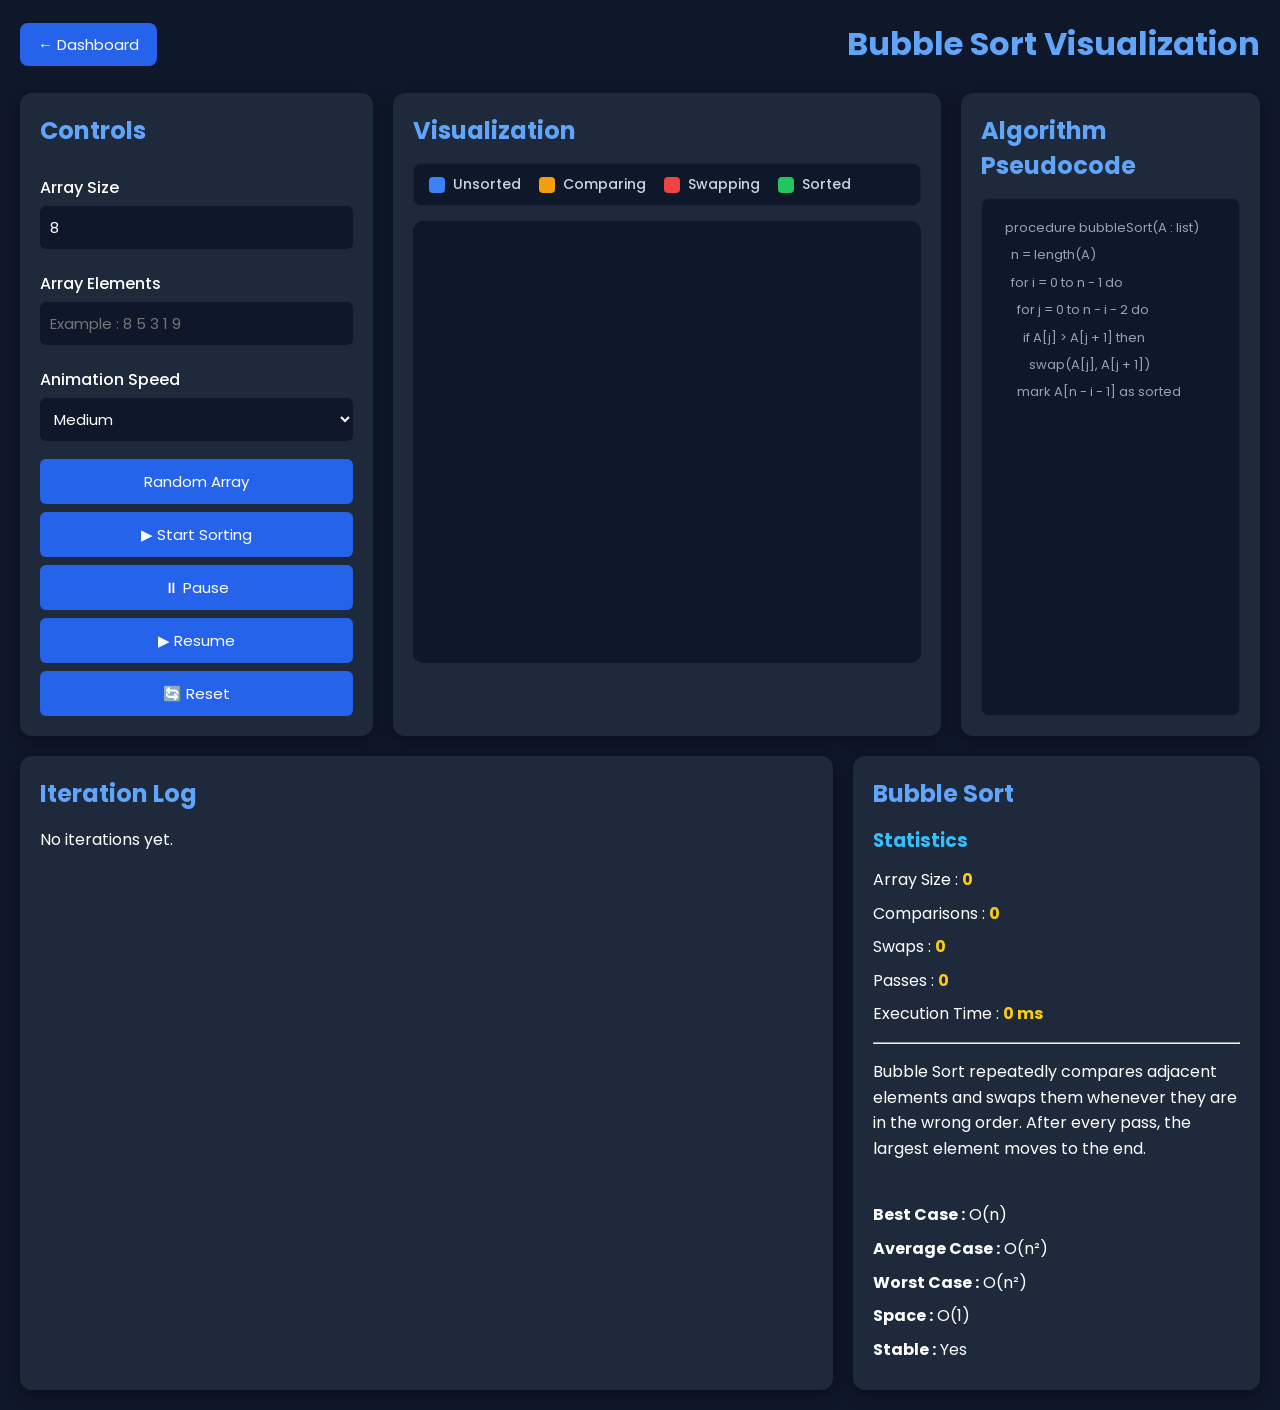
==== pages/bubble.html @ ebc03a3b "Create bubble.html" ====
<!DOCTYPE html>
<html lang="en">

<head>
    <meta charset="UTF-8">
    <meta name="viewport" content="width=device-width, initial-scale=1.0">
    <title>Bubble Sort | VisualSort</title>
    <link rel="stylesheet" href="../css/visualizer.css">
    <link href="https://fonts.googleapis.com/css2?family=Poppins:wght@300;400;500;600;700&family=Fira+Code:wght@400;600&display=swap" rel="stylesheet">
</head>

<body>

<header>
    <button class="back-btn" onclick="window.location.href='../index.html'">
        ← Dashboard
    </button>
    <h1>Bubble Sort Visualization</h1>
</header>

<div class="main-container">

    <!-- Controls -->
    <div class="controls">
        <h2>Controls</h2>

        <label>Array Size</label>
        <input type="number" id="size" value="8" min="2" max="15">

        <label>Array Elements</label>
        <input type="text" id="arrayInput" placeholder="Example : 8 5 3 1 9">

        <label>Animation Speed</label>
        <select id="speed">
            <option value="1000">Slow</option>
            <option value="500" selected>Medium</option>
            <option value="200">Fast</option>
        </select>

        <button onclick="randomArray()">Random Array</button>
        <button id="startBtn" onclick="startSorting()">▶ Start Sorting</button>
        <button onclick="pauseSorting()">⏸ Pause</button>
        <button onclick="resumeSorting()">▶ Resume</button>
        <button onclick="resetArray()">🔄 Reset</button>
    </div>

    <!-- Visualization -->
    <div class="visualization">
        <h2>Visualization</h2>

        <div class="color-legend">
            <div class="legend-item"><span class="color-box default-box"></span> Unsorted</div>
            <div class="legend-item"><span class="color-box compare-box"></span> Comparing</div>
            <div class="legend-item"><span class="color-box swap-box"></span> Swapping</div>
            <div class="legend-item"><span class="color-box sorted-box"></span> Sorted</div>
        </div>

        <div class="viz-stage">
            <div id="pointers-container"></div>
            <div id="bars"></div>
        </div>
    </div>

    <!-- Pseudocode Panel -->
    <div class="pseudocode-card">
        <h2>Algorithm Pseudocode</h2>
        <div class="pseudocode-box">
            <div class="code-line" id="line-1">procedure bubbleSort(A : list)</div>
            <div class="code-line" id="line-2">&nbsp;&nbsp;n = length(A)</div>
            <div class="code-line" id="line-3">&nbsp;&nbsp;for i = 0 to n - 1 do</div>
            <div class="code-line" id="line-4">&nbsp;&nbsp;&nbsp;&nbsp;for j = 0 to n - i - 2 do</div>
            <div class="code-line" id="line-5">&nbsp;&nbsp;&nbsp;&nbsp;&nbsp;&nbsp;if A[j] > A[j + 1] then</div>
            <div class="code-line" id="line-6">&nbsp;&nbsp;&nbsp;&nbsp;&nbsp;&nbsp;&nbsp;&nbsp;swap(A[j], A[j + 1])</div>
            <div class="code-line" id="line-7">&nbsp;&nbsp;&nbsp;&nbsp;mark A[n - i - 1] as sorted</div>
        </div>
    </div>

</div>

<div class="bottom">

    <!-- Iteration Log -->
    <div class="log">
        <h2>Iteration Log</h2>
        <div id="log">
            No iterations yet.
        </div>
    </div>

    <!-- Information -->
    <div class="info">
        <h2>Bubble Sort</h2>
        <h3>Statistics</h3>

        <p>Array Size : <span id="arraySize">0</span></p>
        <p>Comparisons : <span id="comparisons">0</span></p>
        <p>Swaps : <span id="swaps">0</span></p>
        <p>Passes : <span id="passes">0</span></p>
        <p>Execution Time : <span id="executionTime">0 ms</span></p>

        <hr style="margin:15px 0;">

        <p>
            Bubble Sort repeatedly compares adjacent elements and
            swaps them whenever they are in the wrong order.
            After every pass, the largest element moves to the end.
        </p>

        <br>

        <p><b>Best Case :</b> O(n)</p>
        <p><b>Average Case :</b> O(n²)</p>
        <p><b>Worst Case :</b> O(n²)</p>
        <p><b>Space :</b> O(1)</p>
        <p><b>Stable :</b> Yes</p>
    </div>

</div>

<script src="../js/bubble.js"></script>

</body>
</html>
---- css/visualizer.css ----
* {
    margin: 0;
    padding: 0;
    box-sizing: border-box;
    font-family: 'Poppins', sans-serif;
}

body {
    background: #0f172a;
    color: white;
    padding: 20px;
}

/* Header */
header {
    display: flex;
    justify-content: space-between;
    align-items: center;
    margin-bottom: 25px;
}

header h1 {
    color: #60a5fa;
}

.back-btn {
    padding: 10px 18px;
    border: none;
    border-radius: 8px;
    background: #2563eb;
    color: white;
    cursor: pointer;
    transition: 0.3s;
    font-size: 15px;
}

.back-btn:hover {
    background: #1d4ed8;
}

/* Main Layout: Controls | Visualization | Pseudocode Panel */
.main-container {
    display: grid;
    grid-template-columns: 1fr 2.2fr 1.2fr;
    gap: 20px;
}

/* Cards */
.controls,
.visualization,
.pseudocode-card,
.log,
.info {
    background: #1e293b;
    border-radius: 12px;
    padding: 20px;
    box-shadow: 0 5px 15px rgba(0, 0, 0, 0.35);
}

.controls h2,
.visualization h2,
.pseudocode-card h2,
.log h2,
.info h2 {
    margin-bottom: 15px;
    color: #60a5fa;
}

/* Controls */
.controls {
    display: flex;
    flex-direction: column;
}

.controls label {
    margin-top: 12px;
    margin-bottom: 6px;
    font-weight: 500;
}

.controls input,
.controls select {
    padding: 10px;
    border: none;
    border-radius: 6px;
    margin-bottom: 10px;
    font-size: 15px;
    outline: none;
    background: #0f172a;
    color: white;
}

.controls button {
    padding: 11px;
    margin-top: 8px;
    border: none;
    border-radius: 6px;
    background: #2563eb;
    color: white;
    cursor: pointer;
    transition: 0.3s;
    font-size: 15px;
}

.controls button:hover {
    background: #1d4ed8;
}

.controls button:disabled {
    background: #475569;
    cursor: not-allowed;
}

/* --- Color Legend Key --- */
.color-legend {
    display: flex;
    gap: 18px;
    margin-bottom: 15px;
    flex-wrap: wrap;
    background: #0f172a;
    padding: 10px 15px;
    border-radius: 8px;
    border: 1px solid rgba(255, 255, 255, 0.05);
}

.legend-item {
    display: flex;
    align-items: center;
    gap: 8px;
    font-size: 14px;
    color: #cbd5e1;
    font-weight: 500;
}

.color-box {
    width: 16px;
    height: 16px;
    border-radius: 4px;
    display: inline-block;
}

.default-box {
    background: #3b82f6;
}

.compare-box {
    background: #f59e0b;
}

.swap-box {
    background: #ef4444;
}

.sorted-box {
    background: #22c55e;
}

/* --- Visualization Stage & Pointers --- */
.viz-stage {
    display: flex;
    flex-direction: column;
    align-items: center;
    justify-content: flex-end;
    background: #0f172a;
    border-radius: 10px;
    padding: 15px 10px 10px 10px;
    min-height: 440px;
}

#pointers-container {
    display: flex;
    justify-content: center;
    gap: 12px;
    width: 100%;
    height: 32px;
    margin-bottom: 5px;
}

.pointer-slot {
    width: 52px;
    min-width: 30px;
    display: flex;
    justify-content: center;
    align-items: flex-end;
}

.pointer-tag {
    background: #f59e0b;
    color: #0f172a;
    font-weight: 700;
    font-size: 12px;
    padding: 2px 6px;
    border-radius: 4px;
    box-shadow: 0 2px 6px rgba(0, 0, 0, 0.4);
    animation: bounce 0.3s ease-in-out;
}

.pointer-tag.pivot-tag {
    background: #ef4444;
    color: #fff;
}

.pointer-tag.sorted-tag {
    background: #22c55e;
    color: #fff;
}

@keyframes bounce {
    0% { transform: translateY(-4px); }
    50% { transform: translateY(0); }
    100% { transform: translateY(-2px); }
}

/* --- Bar Visualization --- */
#bars {
    height: 380px;
    display: flex;
    align-items: flex-end;
    justify-content: center;
    gap: 12px;
    width: 100%;
}

.bar {
    width: 52px;
    min-width: 30px;
    background: #3b82f6;
    color: white;
    text-align: center;
    border-radius: 6px 6px 0 0;
    transition: all 0.3s ease;
    position: relative;
}

.bar span {
    position: absolute;
    top: -28px;
    left: 50%;
    transform: translateX(-50%);
    font-size: 15px;
    font-weight: 600;
}

/* Animation Colors */
.comparing {
    background: #f59e0b !important;
}

.swapping {
    background: #ef4444 !important;
}

.sorted {
    background: #22c55e !important;
}

/* --- Pseudocode Panel --- */
.pseudocode-card {
    display: flex;
    flex-direction: column;
}

.pseudocode-box {
    background: #0f172a;
    border-radius: 8px;
    padding: 15px;
    font-family: 'Fira Code', monospace;
    font-size: 13px;
    line-height: 1.8;
    color: #94a3b8;
    overflow-x: auto;
    border: 1px solid rgba(255, 255, 255, 0.05);
    flex: 1;
}

.code-line {
    padding: 2px 8px;
    border-radius: 4px;
    transition: background 0.2s ease, color 0.2s ease;
    white-space: pre;
}

.code-line.active-line {
    background: rgba(96, 165, 250, 0.2);
    color: #38bdf8;
    font-weight: 600;
    border-left: 3px solid #38bdf8;
}

/* Bottom Grid Layout */
.bottom {
    display: grid;
    grid-template-columns: 2fr 1fr;
    gap: 20px;
    margin-top: 20px;
    align-items: stretch;
}

/* Iteration Log Card */
.log {
    display: flex;
    flex-direction: column;
}

#log {
    flex: 1;
    min-height: 150px;
    max-height: 280px;
    overflow-y: auto;
    line-height: 1.7;
    padding-right: 8px;
}

#log span {
    color: #38bdf8;
    font-weight: 600;
}

#log::-webkit-scrollbar,
.pseudocode-box::-webkit-scrollbar {
    width: 6px;
}

#log::-webkit-scrollbar-thumb,
.pseudocode-box::-webkit-scrollbar-thumb {
    background: #475569;
    border-radius: 5px;
}

/* Statistics */
.info h3 {
    color: #38bdf8;
    margin-bottom: 12px;
}

.info p {
    margin: 8px 0;
    line-height: 1.6;
}

.info span {
    color: #facc15;
    font-weight: bold;
}

/* Responsive Styles */
@media (max-width: 1100px) {
    .main-container {
        grid-template-columns: 1fr;
    }

    .bottom {
        grid-template-columns: 1fr;
    }

    header {
        flex-direction: column;
        gap: 15px;
    }

    #bars {
        height: 320px;
    }
    
    .bar, .pointer-slot {
        width: 38px;
    }
}
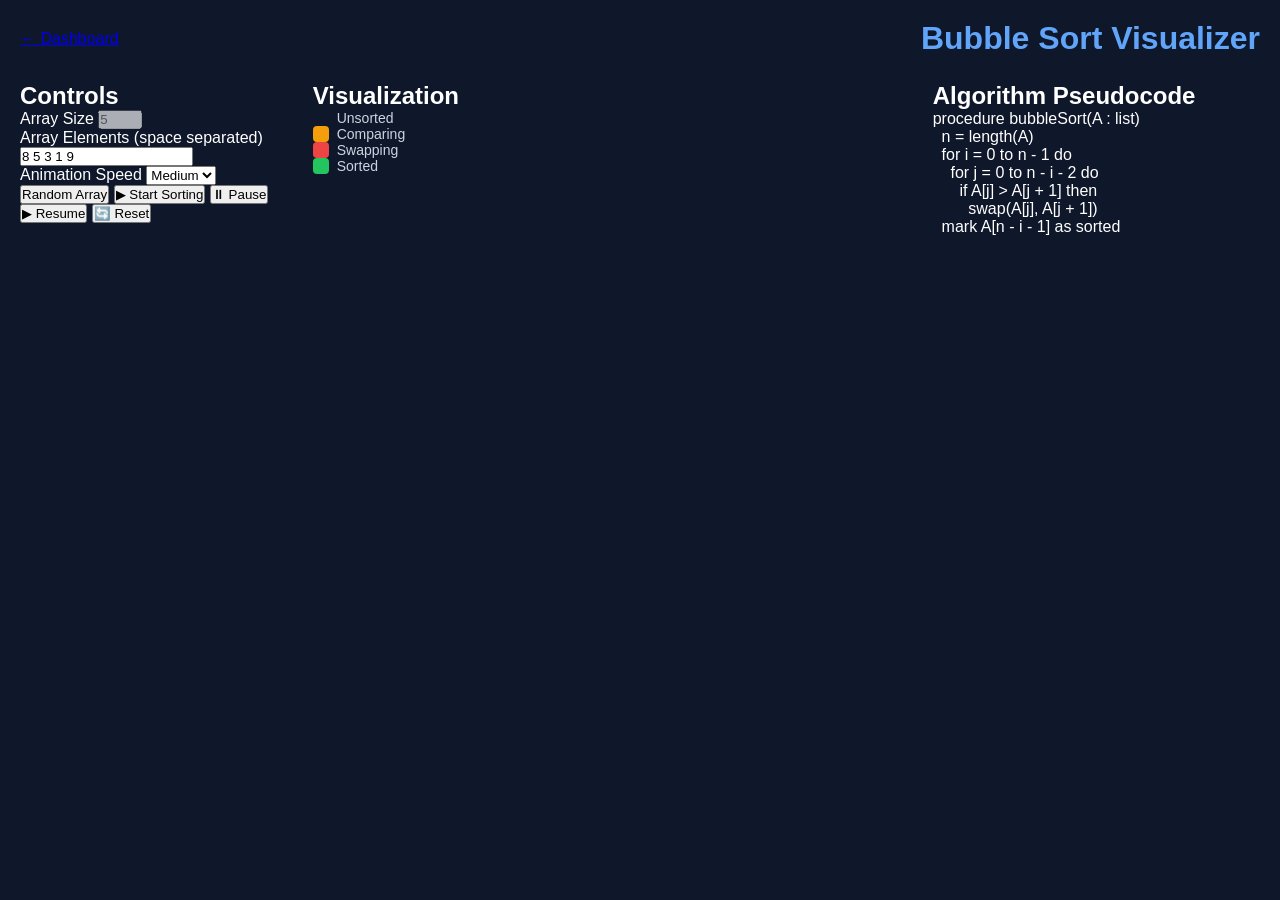
==== commit 84b4b198: "Update bubble.html" ====
--- a/pages/bubble.html
+++ b/pages/bubble.html
@@ -1,123 +1,80 @@
 <!DOCTYPE html>
 <html lang="en">
-
 <head>
     <meta charset="UTF-8">
     <meta name="viewport" content="width=device-width, initial-scale=1.0">
-    <title>Bubble Sort | VisualSort</title>
+    <title>Bubble Sort Visualizer</title>
     <link rel="stylesheet" href="../css/visualizer.css">
-    <link href="https://fonts.googleapis.com/css2?family=Poppins:wght@300;400;500;600;700&family=Fira+Code:wght@400;600&display=swap" rel="stylesheet">
 </head>
-
 <body>
 
-<header>
-    <button class="back-btn" onclick="window.location.href='../index.html'">
-        ← Dashboard
-    </button>
-    <h1>Bubble Sort Visualization</h1>
-</header>
+    <header class="navbar">
+        <a href="../index.html" class="btn-dashboard">← Dashboard</a>
+        <h1>Bubble Sort Visualizer</h1>
+    </header>
 
-<div class="main-container">
+    <main class="main-container">
+        <!-- Control Panel -->
+        <section class="panel controls-panel">
+            <h2>Controls</h2>
+            
+            <div class="control-group">
+                <label for="array-size">Array Size</label>
+                <input type="number" id="array-size" value="5" min="3" max="20" disabled>
+            </div>
 
-    <!-- Controls -->
-    <div class="controls">
-        <h2>Controls</h2>
+            <div class="control-group">
+                <label for="array-input">Array Elements (space separated)</label>
+                <input type="text" id="array-input" value="8 5 3 1 9" placeholder="e.g. 8 5 3 1 9">
+            </div>
 
-        <label>Array Size</label>
-        <input type="number" id="size" value="8" min="2" max="15">
+            <div class="control-group">
+                <label for="speed">Animation Speed</label>
+                <select id="speed">
+                    <option value="slow">Slow</option>
+                    <option value="medium" selected>Medium</option>
+                    <option value="fast">Fast</option>
+                </select>
+            </div>
 
-        <label>Array Elements</label>
-        <input type="text" id="arrayInput" placeholder="Example : 8 5 3 1 9">
+            <div class="button-group">
+                <button id="random-btn" onclick="generateRandomArray()">Random Array</button>
+                <button id="start-btn" class="primary-btn" onclick="startSorting()">▶ Start Sorting</button>
+                <button id="pause-btn" onclick="pauseSorting()">⏸ Pause</button>
+                <button id="resume-btn" onclick="resumeSorting()">▶ Resume</button>
+                <button id="reset-btn" onclick="resetVisualizer()">🔄 Reset</button>
+            </div>
+        </section>
 
-        <label>Animation Speed</label>
-        <select id="speed">
-            <option value="1000">Slow</option>
-            <option value="500" selected>Medium</option>
-            <option value="200">Fast</option>
-        </select>
+        <!-- Visualization Display Area -->
+        <section class="panel visualization-panel">
+            <h2>Visualization</h2>
+            
+            <div class="legend">
+                <span class="legend-item"><span class="color-box unsorted"></span> Unsorted</span>
+                <span class="legend-item"><span class="color-box comparing"></span> Comparing</span>
+                <span class="legend-item"><span class="color-box swapping"></span> Swapping</span>
+                <span class="legend-item"><span class="color-box sorted"></span> Sorted</span>
+            </div>
 
-        <button onclick="randomArray()">Random Array</button>
-        <button id="startBtn" onclick="startSorting()">▶ Start Sorting</button>
-        <button onclick="pauseSorting()">⏸ Pause</button>
-        <button onclick="resumeSorting()">▶ Resume</button>
-        <button onclick="resetArray()">🔄 Reset</button>
-    </div>
+            <div id="array-container" class="visualization-box"></div>
+        </section>
 
-    <!-- Visualization -->
-    <div class="visualization">
-        <h2>Visualization</h2>
+        <!-- Pseudocode Sidebar -->
+        <section class="panel pseudocode-panel">
+            <h2>Algorithm Pseudocode</h2>
+            <div class="pseudocode">
+                <p id="line-1">procedure bubbleSort(A : list)</p>
+                <p id="line-2">&nbsp;&nbsp;n = length(A)</p>
+                <p id="line-3">&nbsp;&nbsp;for i = 0 to n - 1 do</p>
+                <p id="line-4">&nbsp;&nbsp;&nbsp;&nbsp;for j = 0 to n - i - 2 do</p>
+                <p id="line-5">&nbsp;&nbsp;&nbsp;&nbsp;&nbsp;&nbsp;if A[j] > A[j + 1] then</p>
+                <p id="line-6">&nbsp;&nbsp;&nbsp;&nbsp;&nbsp;&nbsp;&nbsp;&nbsp;swap(A[j], A[j + 1])</p>
+                <p id="line-7">&nbsp;&nbsp;mark A[n - i - 1] as sorted</p>
+            </div>
+        </section>
+    </main>
 
-        <div class="color-legend">
-            <div class="legend-item"><span class="color-box default-box"></span> Unsorted</div>
-            <div class="legend-item"><span class="color-box compare-box"></span> Comparing</div>
-            <div class="legend-item"><span class="color-box swap-box"></span> Swapping</div>
-            <div class="legend-item"><span class="color-box sorted-box"></span> Sorted</div>
-        </div>
-
-        <div class="viz-stage">
-            <div id="pointers-container"></div>
-            <div id="bars"></div>
-        </div>
-    </div>
-
-    <!-- Pseudocode Panel -->
-    <div class="pseudocode-card">
-        <h2>Algorithm Pseudocode</h2>
-        <div class="pseudocode-box">
-            <div class="code-line" id="line-1">procedure bubbleSort(A : list)</div>
-            <div class="code-line" id="line-2">&nbsp;&nbsp;n = length(A)</div>
-            <div class="code-line" id="line-3">&nbsp;&nbsp;for i = 0 to n - 1 do</div>
-            <div class="code-line" id="line-4">&nbsp;&nbsp;&nbsp;&nbsp;for j = 0 to n - i - 2 do</div>
-            <div class="code-line" id="line-5">&nbsp;&nbsp;&nbsp;&nbsp;&nbsp;&nbsp;if A[j] > A[j + 1] then</div>
-            <div class="code-line" id="line-6">&nbsp;&nbsp;&nbsp;&nbsp;&nbsp;&nbsp;&nbsp;&nbsp;swap(A[j], A[j + 1])</div>
-            <div class="code-line" id="line-7">&nbsp;&nbsp;&nbsp;&nbsp;mark A[n - i - 1] as sorted</div>
-        </div>
-    </div>
-
-</div>
-
-<div class="bottom">
-
-    <!-- Iteration Log -->
-    <div class="log">
-        <h2>Iteration Log</h2>
-        <div id="log">
-            No iterations yet.
-        </div>
-    </div>
-
-    <!-- Information -->
-    <div class="info">
-        <h2>Bubble Sort</h2>
-        <h3>Statistics</h3>
-
-        <p>Array Size : <span id="arraySize">0</span></p>
-        <p>Comparisons : <span id="comparisons">0</span></p>
-        <p>Swaps : <span id="swaps">0</span></p>
-        <p>Passes : <span id="passes">0</span></p>
-        <p>Execution Time : <span id="executionTime">0 ms</span></p>
-
-        <hr style="margin:15px 0;">
-
-        <p>
-            Bubble Sort repeatedly compares adjacent elements and
-            swaps them whenever they are in the wrong order.
-            After every pass, the largest element moves to the end.
-        </p>
-
-        <br>
-
-        <p><b>Best Case :</b> O(n)</p>
-        <p><b>Average Case :</b> O(n²)</p>
-        <p><b>Worst Case :</b> O(n²)</p>
-        <p><b>Space :</b> O(1)</p>
-        <p><b>Stable :</b> Yes</p>
-    </div>
-
-</div>
-
-<script src="../js/bubble.js"></script>
-
+    <script src="../js/bubble.js"></script>
 </body>
 </html>
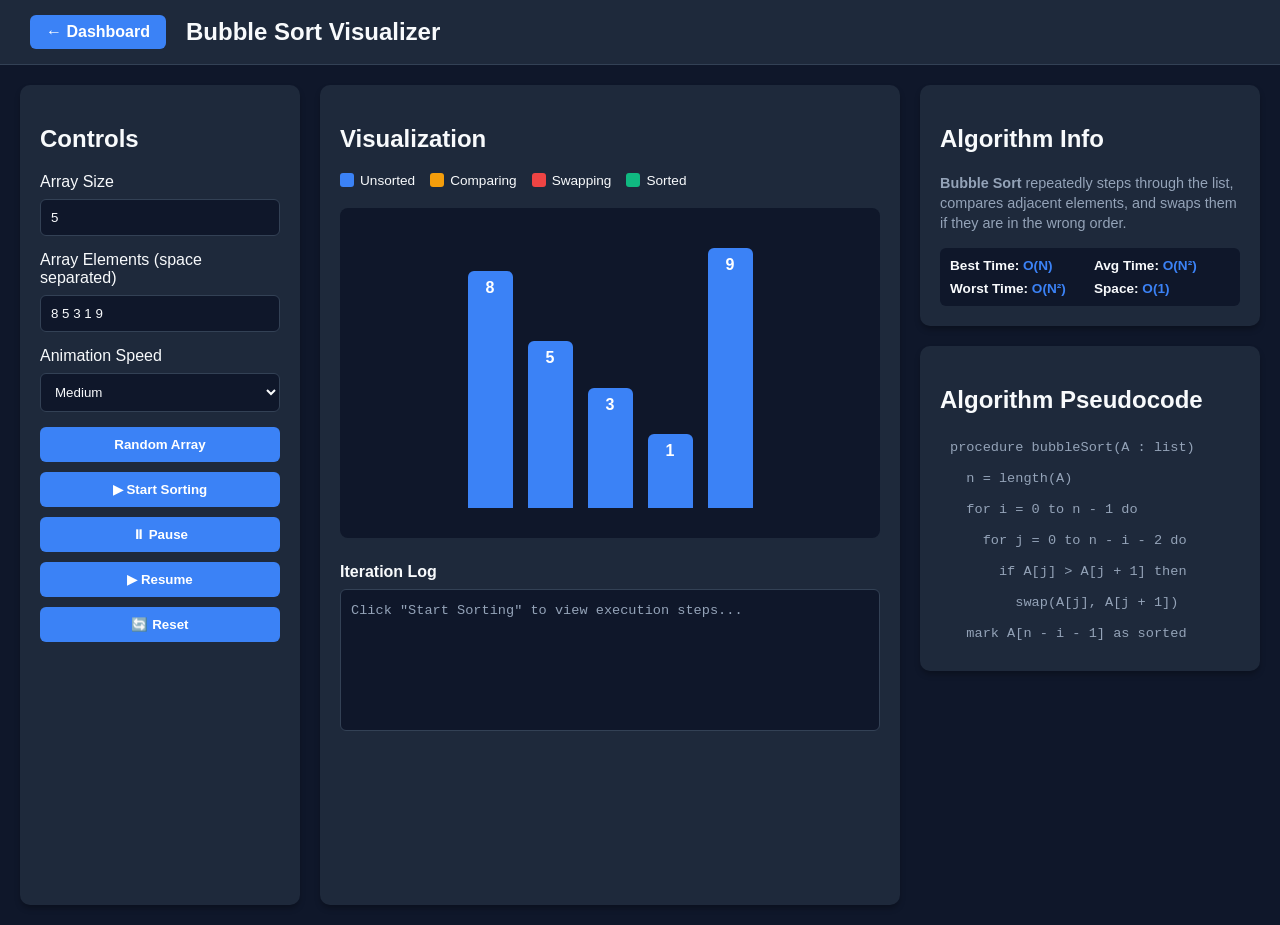
==== commit 22f0e014: "Update bubble.html" ====
--- a/pages/bubble.html
+++ b/pages/bubble.html
@@ -46,7 +46,7 @@
             </div>
         </section>
 
-        <!-- Visualization Display Area -->
+        <!-- Visualization Panel -->
         <section class="panel visualization-panel">
             <h2>Visualization</h2>
             
@@ -58,20 +58,41 @@
             </div>
 
             <div id="array-container" class="visualization-box"></div>
+
+            <!-- Iteration Log -->
+            <div class="log-container">
+                <h3>Iteration Log</h3>
+                <div id="execution-log" class="log-box">
+                    <p class="log-entry">Click "Start Sorting" to view execution steps...</p>
+                </div>
+            </div>
         </section>
 
-        <!-- Pseudocode Sidebar -->
-        <section class="panel pseudocode-panel">
-            <h2>Algorithm Pseudocode</h2>
-            <div class="pseudocode">
-                <p id="line-1">procedure bubbleSort(A : list)</p>
-                <p id="line-2">&nbsp;&nbsp;n = length(A)</p>
-                <p id="line-3">&nbsp;&nbsp;for i = 0 to n - 1 do</p>
-                <p id="line-4">&nbsp;&nbsp;&nbsp;&nbsp;for j = 0 to n - i - 2 do</p>
-                <p id="line-5">&nbsp;&nbsp;&nbsp;&nbsp;&nbsp;&nbsp;if A[j] > A[j + 1] then</p>
-                <p id="line-6">&nbsp;&nbsp;&nbsp;&nbsp;&nbsp;&nbsp;&nbsp;&nbsp;swap(A[j], A[j + 1])</p>
-                <p id="line-7">&nbsp;&nbsp;mark A[n - i - 1] as sorted</p>
-            </div>
+        <!-- Right Side: Information & Pseudocode -->
+        <section class="right-sidebar">
+            <section class="panel info-panel">
+                <h2>Algorithm Info</h2>
+                <p><strong>Bubble Sort</strong> repeatedly steps through the list, compares adjacent elements, and swaps them if they are in the wrong order.</p>
+                <div class="complexity-grid">
+                    <div><strong>Best Time:</strong> <span>O(N)</span></div>
+                    <div><strong>Avg Time:</strong> <span>O(N²)</span></div>
+                    <div><strong>Worst Time:</strong> <span>O(N²)</span></div>
+                    <div><strong>Space:</strong> <span>O(1)</span></div>
+                </div>
+            </section>
+
+            <section class="panel pseudocode-panel">
+                <h2>Algorithm Pseudocode</h2>
+                <div class="pseudocode">
+                    <p id="line-1">procedure bubbleSort(A : list)</p>
+                    <p id="line-2">&nbsp;&nbsp;n = length(A)</p>
+                    <p id="line-3">&nbsp;&nbsp;for i = 0 to n - 1 do</p>
+                    <p id="line-4">&nbsp;&nbsp;&nbsp;&nbsp;for j = 0 to n - i - 2 do</p>
+                    <p id="line-5">&nbsp;&nbsp;&nbsp;&nbsp;&nbsp;&nbsp;if A[j] > A[j + 1] then</p>
+                    <p id="line-6">&nbsp;&nbsp;&nbsp;&nbsp;&nbsp;&nbsp;&nbsp;&nbsp;swap(A[j], A[j + 1])</p>
+                    <p id="line-7">&nbsp;&nbsp;mark A[n - i - 1] as sorted</p>
+                </div>
+            </section>
         </section>
     </main>
 
--- a/css/visualizer.css
+++ b/css/visualizer.css
@@ -1,368 +1,249 @@
-* {
+:root {
+    --bg-dark: #0f172a;
+    --card-bg: #1e293b;
+    --text-color: #f8fafc;
+    --accent-blue: #3b82f6;
+    --accent-yellow: #f59e0b;
+    --accent-red: #ef4444;
+    --accent-green: #10b981;
+    --accent-purple: #a855f7;
+}
+
+body {
     margin: 0;
     padding: 0;
-    box-sizing: border-box;
-    font-family: 'Poppins', sans-serif;
-}
-
-body {
-    background: #0f172a;
+    font-family: 'Segoe UI', Tahoma, Geneva, Verdana, sans-serif;
+    background-color: var(--bg-dark);
+    color: var(--text-color);
+}
+
+.navbar {
+    display: flex;
+    align-items: center;
+    gap: 20px;
+    padding: 15px 30px;
+    background-color: #1e293b;
+    border-bottom: 1px solid #334155;
+}
+
+.navbar h1 {
+    margin: 0;
+    font-size: 1.5rem;
+}
+
+.btn-dashboard {
     color: white;
-    padding: 20px;
-}
-
-/* Header */
-header {
-    display: flex;
-    justify-content: space-between;
-    align-items: center;
-    margin-bottom: 25px;
-}
-
-header h1 {
-    color: #60a5fa;
-}
-
-.back-btn {
-    padding: 10px 18px;
-    border: none;
-    border-radius: 8px;
-    background: #2563eb;
-    color: white;
-    cursor: pointer;
-    transition: 0.3s;
-    font-size: 15px;
-}
-
-.back-btn:hover {
-    background: #1d4ed8;
-}
-
-/* Main Layout: Controls | Visualization | Pseudocode Panel */
+    background-color: var(--accent-blue);
+    padding: 8px 16px;
+    border-radius: 6px;
+    text-decoration: none;
+    font-weight: 600;
+}
+
+/* 3-Column Layout */
 .main-container {
     display: grid;
-    grid-template-columns: 1fr 2.2fr 1.2fr;
+    grid-template-columns: 280px 1fr 340px;
     gap: 20px;
-}
-
-/* Cards */
-.controls,
-.visualization,
-.pseudocode-card,
-.log,
-.info {
-    background: #1e293b;
-    border-radius: 12px;
     padding: 20px;
-    box-shadow: 0 5px 15px rgba(0, 0, 0, 0.35);
-}
-
-.controls h2,
-.visualization h2,
-.pseudocode-card h2,
-.log h2,
-.info h2 {
+    min-height: calc(100vh - 80px);
+}
+
+.right-sidebar {
+    display: flex;
+    flex-direction: column;
+    gap: 20px;
+}
+
+.panel {
+    background-color: var(--card-bg);
+    border-radius: 10px;
+    padding: 20px;
+    box-shadow: 0 4px 6px -1px rgba(0, 0, 0, 0.3);
+}
+
+.control-group {
+    display: flex;
+    flex-direction: column;
+    gap: 8px;
     margin-bottom: 15px;
-    color: #60a5fa;
-}
-
-/* Controls */
-.controls {
-    display: flex;
-    flex-direction: column;
-}
-
-.controls label {
-    margin-top: 12px;
-    margin-bottom: 6px;
-    font-weight: 500;
-}
-
-.controls input,
-.controls select {
+}
+
+.control-group input, .control-group select {
+    padding: 10px;
+    border-radius: 6px;
+    border: 1px solid #334155;
+    background-color: #0f172a;
+    color: var(--text-color);
+}
+
+.button-group {
+    display: flex;
+    flex-direction: column;
+    gap: 10px;
+}
+
+button {
     padding: 10px;
     border: none;
     border-radius: 6px;
-    margin-bottom: 10px;
-    font-size: 15px;
-    outline: none;
-    background: #0f172a;
+    background-color: var(--accent-blue);
     color: white;
-}
-
-.controls button {
-    padding: 11px;
-    margin-top: 8px;
-    border: none;
-    border-radius: 6px;
-    background: #2563eb;
-    color: white;
+    font-weight: bold;
     cursor: pointer;
-    transition: 0.3s;
-    font-size: 15px;
-}
-
-.controls button:hover {
-    background: #1d4ed8;
-}
-
-.controls button:disabled {
-    background: #475569;
-    cursor: not-allowed;
-}
-
-/* --- Color Legend Key --- */
-.color-legend {
-    display: flex;
-    gap: 18px;
-    margin-bottom: 15px;
+    transition: opacity 0.2s;
+}
+
+button:hover {
+    opacity: 0.9;
+}
+
+/* Legend Styling */
+.legend {
+    display: flex;
     flex-wrap: wrap;
-    background: #0f172a;
-    padding: 10px 15px;
+    gap: 15px;
+    margin-bottom: 20px;
+}
+
+.legend-item {
+    display: flex;
+    align-items: center;
+    gap: 6px;
+    font-size: 0.85rem;
+}
+
+.color-box {
+    width: 14px;
+    height: 14px;
+    border-radius: 3px;
+}
+
+.color-box.unsorted { background-color: var(--accent-blue); }
+.color-box.comparing { background-color: var(--accent-yellow); }
+.color-box.swapping { background-color: var(--accent-red); }
+.color-box.sorted { background-color: var(--accent-green); }
+.color-box.pivot { background-color: var(--accent-purple); }
+
+/* Visualization Area & Bars */
+.visualization-box {
+    height: 280px;
+    background-color: #0f172a;
     border-radius: 8px;
-    border: 1px solid rgba(255, 255, 255, 0.05);
-}
-
-.legend-item {
-    display: flex;
+    display: flex;
+    align-items: flex-end;
+    justify-content: center;
+    gap: 15px;
+    padding: 20px 10px 30px 10px;
+    position: relative;
+}
+
+.bar-wrapper {
+    display: flex;
+    flex-direction: column;
     align-items: center;
-    gap: 8px;
-    font-size: 14px;
-    color: #cbd5e1;
-    font-weight: 500;
-}
-
-.color-box {
-    width: 16px;
-    height: 16px;
-    border-radius: 4px;
-    display: inline-block;
-}
-
-.default-box {
-    background: #3b82f6;
-}
-
-.compare-box {
-    background: #f59e0b;
-}
-
-.swap-box {
-    background: #ef4444;
-}
-
-.sorted-box {
-    background: #22c55e;
-}
-
-/* --- Visualization Stage & Pointers --- */
-.viz-stage {
-    display: flex;
-    flex-direction: column;
-    align-items: center;
+    height: 100%;
     justify-content: flex-end;
-    background: #0f172a;
-    border-radius: 10px;
-    padding: 15px 10px 10px 10px;
-    min-height: 440px;
-}
-
-#pointers-container {
-    display: flex;
-    justify-content: center;
-    gap: 12px;
-    width: 100%;
-    height: 32px;
-    margin-bottom: 5px;
-}
-
-.pointer-slot {
-    width: 52px;
-    min-width: 30px;
-    display: flex;
-    justify-content: center;
-    align-items: flex-end;
-}
-
-.pointer-tag {
-    background: #f59e0b;
-    color: #0f172a;
-    font-weight: 700;
-    font-size: 12px;
+    position: relative;
+}
+
+/* Pointer Movement Badges */
+.pointer-label {
+    position: absolute;
+    bottom: -25px;
+    font-size: 0.75rem;
+    font-weight: bold;
+    color: var(--accent-yellow);
+    background-color: #1e293b;
     padding: 2px 6px;
     border-radius: 4px;
-    box-shadow: 0 2px 6px rgba(0, 0, 0, 0.4);
-    animation: bounce 0.3s ease-in-out;
-}
-
-.pointer-tag.pivot-tag {
-    background: #ef4444;
-    color: #fff;
-}
-
-.pointer-tag.sorted-tag {
-    background: #22c55e;
-    color: #fff;
-}
-
-@keyframes bounce {
-    0% { transform: translateY(-4px); }
-    50% { transform: translateY(0); }
-    100% { transform: translateY(-2px); }
-}
-
-/* --- Bar Visualization --- */
-#bars {
-    height: 380px;
-    display: flex;
-    align-items: flex-end;
+    border: 1px solid var(--accent-yellow);
+    white-space: nowrap;
+}
+
+.bar {
+    width: 45px;
+    background-color: var(--accent-blue);
+    border-radius: 6px 6px 0 0;
+    display: flex;
     justify-content: center;
-    gap: 12px;
-    width: 100%;
-}
-
-.bar {
-    width: 52px;
-    min-width: 30px;
-    background: #3b82f6;
+    align-items: flex-start;
+    padding-top: 8px;
+    font-weight: bold;
     color: white;
-    text-align: center;
-    border-radius: 6px 6px 0 0;
-    transition: all 0.3s ease;
-    position: relative;
-}
-
-.bar span {
-    position: absolute;
-    top: -28px;
-    left: 50%;
-    transform: translateX(-50%);
-    font-size: 15px;
-    font-weight: 600;
-}
-
-/* Animation Colors */
-.comparing {
-    background: #f59e0b !important;
-}
-
-.swapping {
-    background: #ef4444 !important;
-}
-
-.sorted {
-    background: #22c55e !important;
-}
-
-/* --- Pseudocode Panel --- */
-.pseudocode-card {
-    display: flex;
-    flex-direction: column;
-}
-
-.pseudocode-box {
-    background: #0f172a;
-    border-radius: 8px;
-    padding: 15px;
-    font-family: 'Fira Code', monospace;
-    font-size: 13px;
-    line-height: 1.8;
+    transition: height 0.2s ease, background-color 0.2s ease;
+}
+
+.bar.comparing { background-color: var(--accent-yellow) !important; color: #000; }
+.bar.swapping { background-color: var(--accent-red) !important; }
+.bar.sorted { background-color: var(--accent-green) !important; }
+.bar.pivot { background-color: var(--accent-purple) !important; }
+
+/* Iteration Log Box */
+.log-container {
+    margin-top: 25px;
+}
+
+.log-container h3 {
+    margin-bottom: 8px;
+    font-size: 1rem;
+}
+
+.log-box {
+    height: 120px;
+    background-color: #0f172a;
+    border-radius: 6px;
+    padding: 10px;
+    overflow-y: auto;
+    font-family: monospace;
+    font-size: 0.85rem;
+    border: 1px solid #334155;
+}
+
+.log-entry {
+    margin: 3px 0;
     color: #94a3b8;
-    overflow-x: auto;
-    border: 1px solid rgba(255, 255, 255, 0.05);
-    flex: 1;
-}
-
-.code-line {
-    padding: 2px 8px;
+}
+
+.log-entry.pass { color: var(--accent-blue); font-weight: bold; }
+.log-entry.swap { color: var(--accent-red); }
+.log-entry.sorted { color: var(--accent-green); }
+.log-entry.highlight { color: var(--accent-yellow); font-weight: bold; }
+
+/* Info & Pseudocode Panels */
+.info-panel p {
+    font-size: 0.9rem;
+    color: #94a3b8;
+    line-height: 1.4;
+}
+
+.complexity-grid {
+    display: grid;
+    grid-template-columns: 1fr 1fr;
+    gap: 8px;
+    margin-top: 15px;
+    font-size: 0.85rem;
+    background-color: #0f172a;
+    padding: 10px;
+    border-radius: 6px;
+}
+
+.complexity-grid span {
+    color: var(--accent-blue);
+    font-weight: bold;
+}
+
+.pseudocode p {
+    margin: 4px 0;
+    padding: 6px 10px;
+    font-family: monospace;
+    font-size: 0.85rem;
     border-radius: 4px;
-    transition: background 0.2s ease, color 0.2s ease;
-    white-space: pre;
-}
-
-.code-line.active-line {
-    background: rgba(96, 165, 250, 0.2);
-    color: #38bdf8;
-    font-weight: 600;
-    border-left: 3px solid #38bdf8;
-}
-
-/* Bottom Grid Layout */
-.bottom {
-    display: grid;
-    grid-template-columns: 2fr 1fr;
-    gap: 20px;
-    margin-top: 20px;
-    align-items: stretch;
-}
-
-/* Iteration Log Card */
-.log {
-    display: flex;
-    flex-direction: column;
-}
-
-#log {
-    flex: 1;
-    min-height: 150px;
-    max-height: 280px;
-    overflow-y: auto;
-    line-height: 1.7;
-    padding-right: 8px;
-}
-
-#log span {
-    color: #38bdf8;
-    font-weight: 600;
-}
-
-#log::-webkit-scrollbar,
-.pseudocode-box::-webkit-scrollbar {
-    width: 6px;
-}
-
-#log::-webkit-scrollbar-thumb,
-.pseudocode-box::-webkit-scrollbar-thumb {
-    background: #475569;
-    border-radius: 5px;
-}
-
-/* Statistics */
-.info h3 {
-    color: #38bdf8;
-    margin-bottom: 12px;
-}
-
-.info p {
-    margin: 8px 0;
-    line-height: 1.6;
-}
-
-.info span {
-    color: #facc15;
-    font-weight: bold;
-}
-
-/* Responsive Styles */
-@media (max-width: 1100px) {
-    .main-container {
-        grid-template-columns: 1fr;
-    }
-
-    .bottom {
-        grid-template-columns: 1fr;
-    }
-
-    header {
-        flex-direction: column;
-        gap: 15px;
-    }
-
-    #bars {
-        height: 320px;
-    }
-    
-    .bar, .pointer-slot {
-        width: 38px;
-    }
-}
+    color: #94a3b8;
+}
+
+.pseudocode p.active {
+    background-color: var(--accent-yellow);
+    color: #000;
+    font-weight: bold;
+}
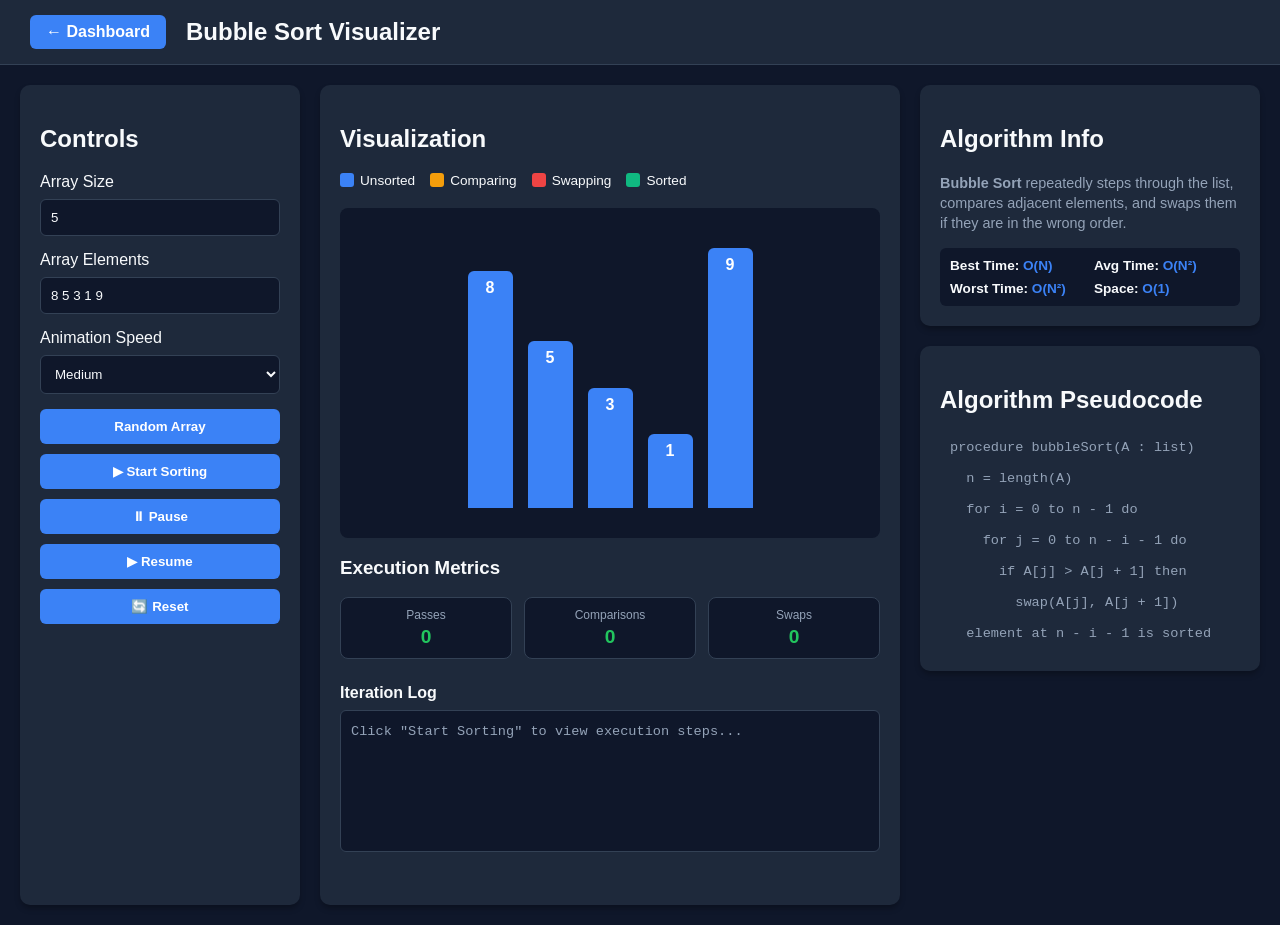
==== commit a4f55888: "Update bubble.html" ====
--- a/pages/bubble.html
+++ b/pages/bubble.html
@@ -7,27 +7,22 @@
     <link rel="stylesheet" href="../css/visualizer.css">
 </head>
 <body>
-
     <header class="navbar">
         <a href="../index.html" class="btn-dashboard">← Dashboard</a>
         <h1>Bubble Sort Visualizer</h1>
     </header>
 
     <main class="main-container">
-        <!-- Control Panel -->
         <section class="panel controls-panel">
             <h2>Controls</h2>
-            
             <div class="control-group">
                 <label for="array-size">Array Size</label>
-                <input type="number" id="array-size" value="5" min="3" max="20" disabled>
+                <input type="number" id="array-size" value="5" disabled>
             </div>
-
             <div class="control-group">
-                <label for="array-input">Array Elements (space separated)</label>
-                <input type="text" id="array-input" value="8 5 3 1 9" placeholder="e.g. 8 5 3 1 9">
+                <label for="array-input">Array Elements</label>
+                <input type="text" id="array-input" value="8 5 3 1 9">
             </div>
-
             <div class="control-group">
                 <label for="speed">Animation Speed</label>
                 <select id="speed">
@@ -36,30 +31,43 @@
                     <option value="fast">Fast</option>
                 </select>
             </div>
-
             <div class="button-group">
-                <button id="random-btn" onclick="generateRandomArray()">Random Array</button>
-                <button id="start-btn" class="primary-btn" onclick="startSorting()">▶ Start Sorting</button>
-                <button id="pause-btn" onclick="pauseSorting()">⏸ Pause</button>
-                <button id="resume-btn" onclick="resumeSorting()">▶ Resume</button>
-                <button id="reset-btn" onclick="resetVisualizer()">🔄 Reset</button>
+                <button onclick="generateRandomArray()">Random Array</button>
+                <button class="primary-btn" onclick="startSorting()">▶ Start Sorting</button>
+                <button onclick="pauseSorting()">⏸ Pause</button>
+                <button onclick="resumeSorting()">▶ Resume</button>
+                <button onclick="resetVisualizer()">🔄 Reset</button>
             </div>
         </section>
 
-        <!-- Visualization Panel -->
         <section class="panel visualization-panel">
             <h2>Visualization</h2>
-            
             <div class="legend">
                 <span class="legend-item"><span class="color-box unsorted"></span> Unsorted</span>
                 <span class="legend-item"><span class="color-box comparing"></span> Comparing</span>
                 <span class="legend-item"><span class="color-box swapping"></span> Swapping</span>
                 <span class="legend-item"><span class="color-box sorted"></span> Sorted</span>
             </div>
-
             <div id="array-container" class="visualization-box"></div>
 
-            <!-- Iteration Log -->
+            <div class="metrics-container">
+                <h3>Execution Metrics</h3>
+                <div class="metrics-grid">
+                    <div class="metric-card">
+                        <div class="label">Passes</div>
+                        <div id="stat-passes" class="value">0</div>
+                    </div>
+                    <div class="metric-card">
+                        <div class="label">Comparisons</div>
+                        <div id="stat-comparisons" class="value">0</div>
+                    </div>
+                    <div class="metric-card">
+                        <div class="label">Swaps</div>
+                        <div id="stat-swaps" class="value">0</div>
+                    </div>
+                </div>
+            </div>
+
             <div class="log-container">
                 <h3>Iteration Log</h3>
                 <div id="execution-log" class="log-box">
@@ -68,7 +76,6 @@
             </div>
         </section>
 
-        <!-- Right Side: Information & Pseudocode -->
         <section class="right-sidebar">
             <section class="panel info-panel">
                 <h2>Algorithm Info</h2>
@@ -87,10 +94,10 @@
                     <p id="line-1">procedure bubbleSort(A : list)</p>
                     <p id="line-2">&nbsp;&nbsp;n = length(A)</p>
                     <p id="line-3">&nbsp;&nbsp;for i = 0 to n - 1 do</p>
-                    <p id="line-4">&nbsp;&nbsp;&nbsp;&nbsp;for j = 0 to n - i - 2 do</p>
+                    <p id="line-4">&nbsp;&nbsp;&nbsp;&nbsp;for j = 0 to n - i - 1 do</p>
                     <p id="line-5">&nbsp;&nbsp;&nbsp;&nbsp;&nbsp;&nbsp;if A[j] > A[j + 1] then</p>
                     <p id="line-6">&nbsp;&nbsp;&nbsp;&nbsp;&nbsp;&nbsp;&nbsp;&nbsp;swap(A[j], A[j + 1])</p>
-                    <p id="line-7">&nbsp;&nbsp;mark A[n - i - 1] as sorted</p>
+                    <p id="line-7">&nbsp;&nbsp;element at n - i - 1 is sorted</p>
                 </div>
             </section>
         </section>
--- a/css/visualizer.css
+++ b/css/visualizer.css
@@ -247,3 +247,34 @@
     color: #000;
     font-weight: bold;
 }
+/* Execution Metrics Cards */
+.metrics-container {
+    margin-top: 15px;
+}
+
+.metrics-grid {
+    display: grid;
+    grid-template-columns: repeat(3, 1fr);
+    gap: 12px;
+    margin-top: 8px;
+}
+
+.metric-card {
+    background-color: #0f172a;
+    border: 1px solid #334155;
+    border-radius: 8px;
+    padding: 10px;
+    text-align: center;
+}
+
+.metric-card .value {
+    font-size: 1.2rem;
+    font-weight: bold;
+    color: #22c55e;
+    margin-top: 4px;
+}
+
+.metric-card .label {
+    font-size: 0.75rem;
+    color: #94a3b8;
+}
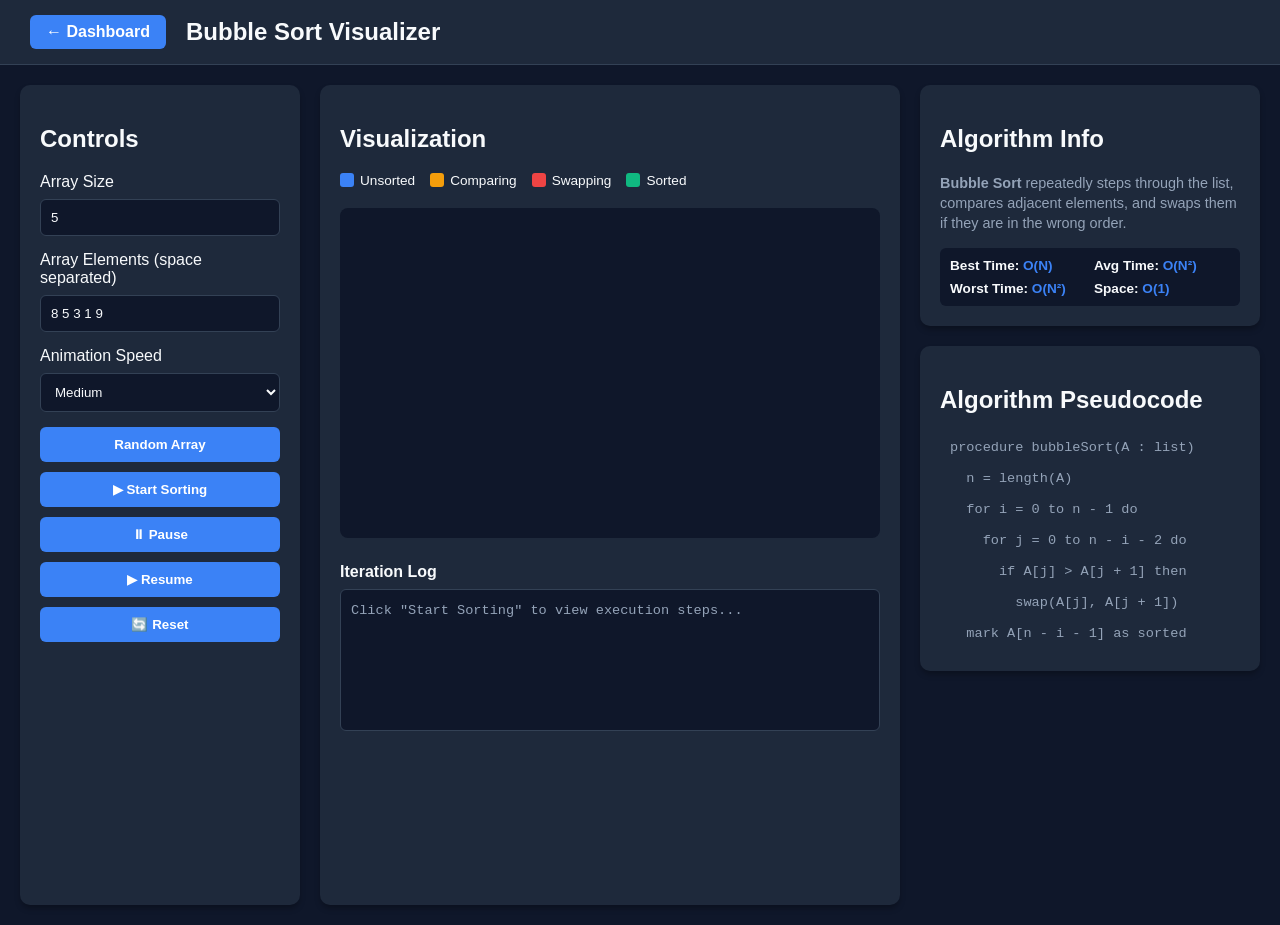
==== commit 497fbf61: "Update bubble.html" ====
--- a/pages/bubble.html
+++ b/pages/bubble.html
@@ -17,11 +17,11 @@
             <h2>Controls</h2>
             <div class="control-group">
                 <label for="array-size">Array Size</label>
-                <input type="number" id="array-size" value="5" disabled>
+                <input type="number" id="array-size" value="5" min="3" max="20" disabled>
             </div>
             <div class="control-group">
-                <label for="array-input">Array Elements</label>
-                <input type="text" id="array-input" value="8 5 3 1 9">
+                <label for="array-input">Array Elements (space separated)</label>
+                <input type="text" id="array-input" value="8 5 3 1 9" placeholder="e.g. 8 5 3 1 9">
             </div>
             <div class="control-group">
                 <label for="speed">Animation Speed</label>
@@ -32,11 +32,11 @@
                 </select>
             </div>
             <div class="button-group">
-                <button onclick="generateRandomArray()">Random Array</button>
-                <button class="primary-btn" onclick="startSorting()">▶ Start Sorting</button>
-                <button onclick="pauseSorting()">⏸ Pause</button>
-                <button onclick="resumeSorting()">▶ Resume</button>
-                <button onclick="resetVisualizer()">🔄 Reset</button>
+                <button id="random-btn" onclick="generateRandomArray()">Random Array</button>
+                <button id="start-btn" class="primary-btn" onclick="startSorting()">▶ Start Sorting</button>
+                <button id="pause-btn" onclick="pauseSorting()">⏸ Pause</button>
+                <button id="resume-btn" onclick="resumeSorting()">▶ Resume</button>
+                <button id="reset-btn" onclick="resetVisualizer()">🔄 Reset</button>
             </div>
         </section>
 
@@ -49,24 +49,6 @@
                 <span class="legend-item"><span class="color-box sorted"></span> Sorted</span>
             </div>
             <div id="array-container" class="visualization-box"></div>
-
-            <div class="metrics-container">
-                <h3>Execution Metrics</h3>
-                <div class="metrics-grid">
-                    <div class="metric-card">
-                        <div class="label">Passes</div>
-                        <div id="stat-passes" class="value">0</div>
-                    </div>
-                    <div class="metric-card">
-                        <div class="label">Comparisons</div>
-                        <div id="stat-comparisons" class="value">0</div>
-                    </div>
-                    <div class="metric-card">
-                        <div class="label">Swaps</div>
-                        <div id="stat-swaps" class="value">0</div>
-                    </div>
-                </div>
-            </div>
 
             <div class="log-container">
                 <h3>Iteration Log</h3>
@@ -94,10 +76,10 @@
                     <p id="line-1">procedure bubbleSort(A : list)</p>
                     <p id="line-2">&nbsp;&nbsp;n = length(A)</p>
                     <p id="line-3">&nbsp;&nbsp;for i = 0 to n - 1 do</p>
-                    <p id="line-4">&nbsp;&nbsp;&nbsp;&nbsp;for j = 0 to n - i - 1 do</p>
+                    <p id="line-4">&nbsp;&nbsp;&nbsp;&nbsp;for j = 0 to n - i - 2 do</p>
                     <p id="line-5">&nbsp;&nbsp;&nbsp;&nbsp;&nbsp;&nbsp;if A[j] > A[j + 1] then</p>
                     <p id="line-6">&nbsp;&nbsp;&nbsp;&nbsp;&nbsp;&nbsp;&nbsp;&nbsp;swap(A[j], A[j + 1])</p>
-                    <p id="line-7">&nbsp;&nbsp;element at n - i - 1 is sorted</p>
+                    <p id="line-7">&nbsp;&nbsp;mark A[n - i - 1] as sorted</p>
                 </div>
             </section>
         </section>
--- a/css/visualizer.css
+++ b/css/visualizer.css
@@ -247,34 +247,3 @@
     color: #000;
     font-weight: bold;
 }
-/* Execution Metrics Cards */
-.metrics-container {
-    margin-top: 15px;
-}
-
-.metrics-grid {
-    display: grid;
-    grid-template-columns: repeat(3, 1fr);
-    gap: 12px;
-    margin-top: 8px;
-}
-
-.metric-card {
-    background-color: #0f172a;
-    border: 1px solid #334155;
-    border-radius: 8px;
-    padding: 10px;
-    text-align: center;
-}
-
-.metric-card .value {
-    font-size: 1.2rem;
-    font-weight: bold;
-    color: #22c55e;
-    margin-top: 4px;
-}
-
-.metric-card .label {
-    font-size: 0.75rem;
-    color: #94a3b8;
-}
